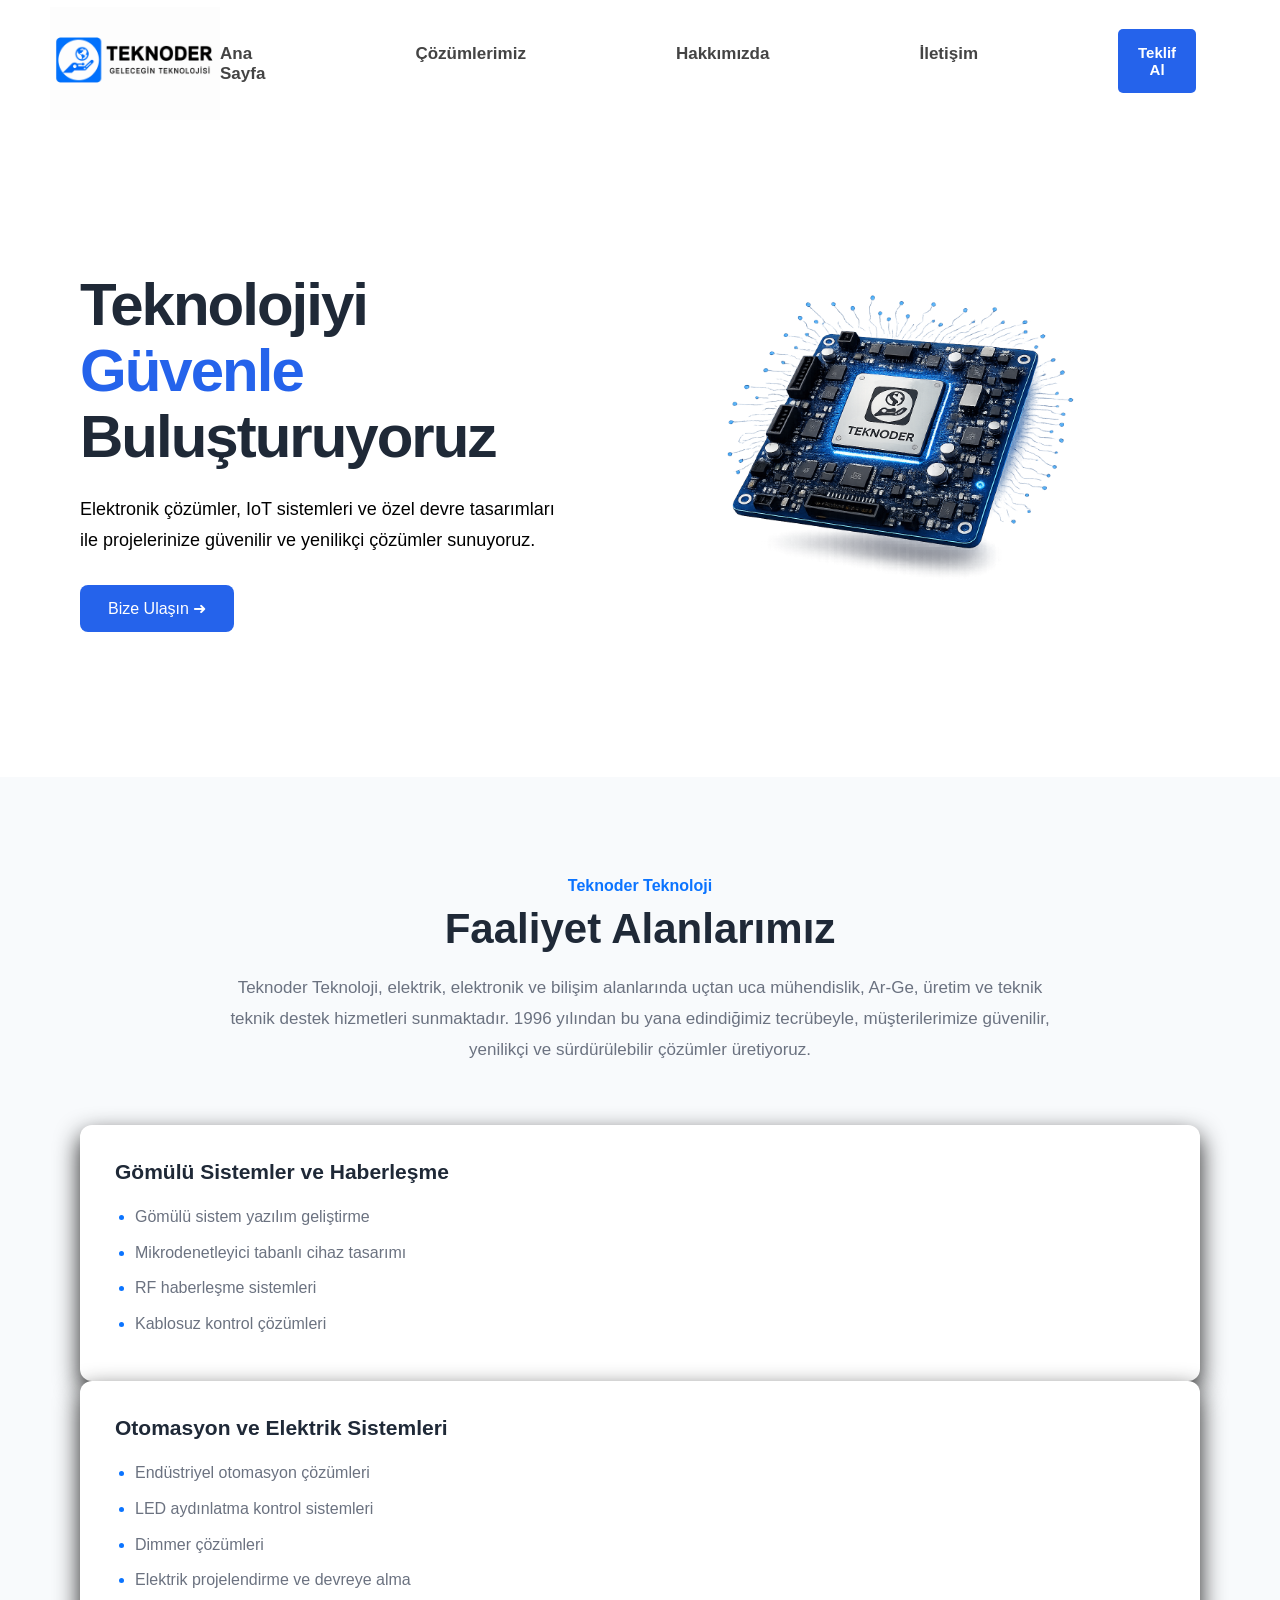
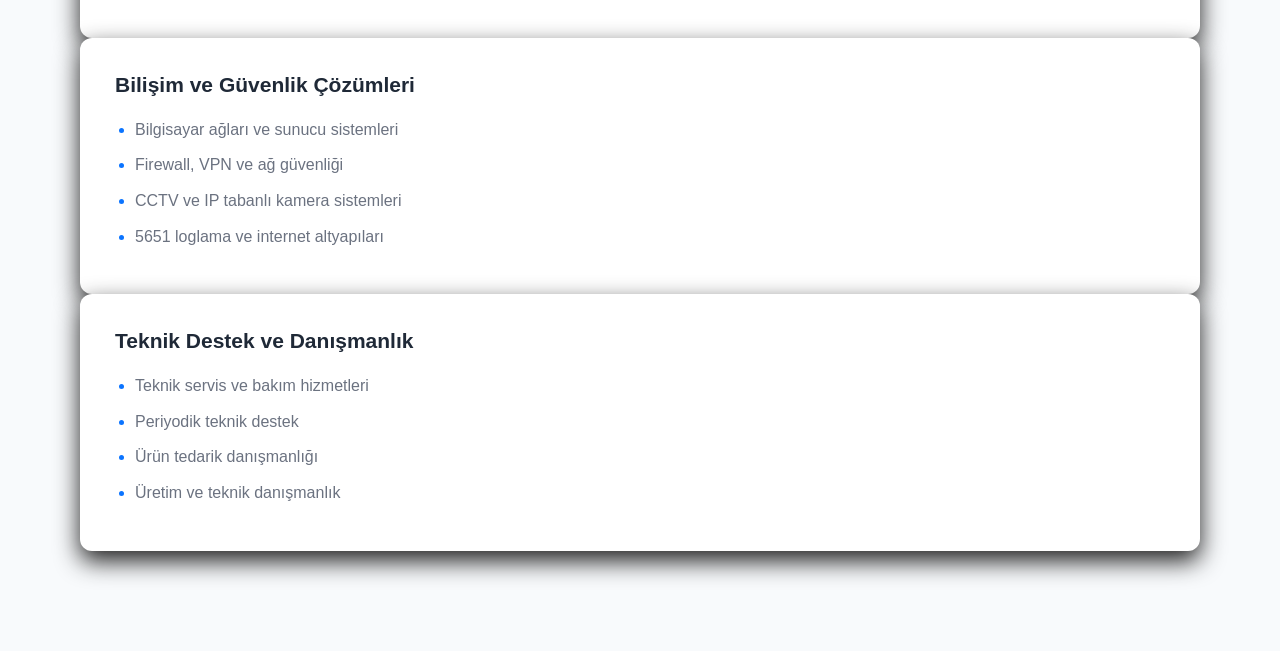
==== index.html @ 514dfa95 "add services section to welcome screen" ====
<!DOCTYPE html>
<html lang="tr">

<head>
  <meta charset="UTF-8">
  <meta name="viewport" content="width=device-width, initial-scale=1.0">

  <title>Teknoder Teknoloji</title>

  <link rel="stylesheet" href="css/style.css">
</head>

<body>

  <header>

    <nav class="navbar">

      <div class="logo">
        <a href="#home">
          <img src="images/logo.png" alt="Teknoder Teknoloji Logo" class="logo-image">
        </a>
      </div>

      <ul class="nav-items">
        <li>
          <a href="#home">Ana Sayfa</a>
        </li>
        <li>
          <a href="#services">Çözümlerimiz</a>
        </li>
        <li>
          <a href="#about">Hakkımızda</a>
        </li>
        <li>
          <a href="#contact">İletişim</a>
        </li> 
        <li>
          <button class="getoffer-button"> Teklif Al </button>
        </li>
      </ul>

    </nav>

  </header>

  <main>

    <!-- Welcoming Bölümü -->
    <section id="home" class="welcome">

      <div class="welcome-content">

        <h1>Teknolojiyi <br>
           <span class="blue-text"> Güvenle </span> <br>
           Buluşturuyoruz</h1>

        <p>
            Elektronik çözümler, IoT sistemleri ve özel devre tasarımları ile
            projelerinize güvenilir ve yenilikçi çözümler sunuyoruz.
        </p>

        <a href="#contact" class="welcome-button">
            Bize Ulaşın ➜
        </a>

    </div>

      <div class="welcome-image">
        <img src="images/welcome-image.png" alt="Elektronik devre kartı görseli">
      </div>

    </section>

    <section class="services">

      <div class="services-title">
        <span>Teknoder Teknoloji</span>
        <h2>Faaliyet Alanlarımız</h2>

        <p>
          Teknoder Teknoloji, elektrik, elektronik ve bilişim alanlarında uçtan uca mühendislik, Ar-Ge, üretim ve teknik
          teknik destek hizmetleri sunmaktadır. 1996 yılından bu yana edindiğimiz tecrübeyle, müşterilerimize güvenilir,
          yenilikçi ve sürdürülebilir çözümler üretiyoruz.
        </p>
      </div>

      <div class="service-card">
        <h3>Gömülü Sistemler ve Haberleşme</h3>

        <ul>
          <li>Gömülü sistem yazılım geliştirme</li>
          <li>Mikrodenetleyici tabanlı cihaz tasarımı</li>
          <li>RF haberleşme sistemleri</li>
          <li>Kablosuz kontrol çözümleri</li>
        </ul>
      </div>

      <div class="service-card">
        <h3>Otomasyon ve Elektrik Sistemleri</h3>
        
        <ul>
          <li>Endüstriyel otomasyon çözümleri</li>
          <li>LED aydınlatma kontrol sistemleri</li>
          <li>Dimmer çözümleri</li>
          <li>Elektrik projelendirme ve devreye alma</li>
        </ul>
      </div>

      <div class="service-card">
        <h3>Bilişim ve Güvenlik Çözümleri</h3>

        <ul>
          <li>Bilgisayar ağları ve sunucu sistemleri</li>
          <li>Firewall, VPN ve ağ güvenliği</li>
          <li>CCTV ve IP tabanlı kamera sistemleri</li>
          <li>5651 loglama ve internet altyapıları</li>
        </ul>
      </div>

      <div class="service-card">
        <h3>Teknik Destek ve Danışmanlık</h3>

        <ul>
          <li>Teknik servis ve bakım hizmetleri</li>
          <li>Periyodik teknik destek</li>
          <li>Ürün tedarik danışmanlığı</li>
          <li>Üretim ve teknik danışmanlık</li>
        </ul>

      </div>

    </section>


    <!-- Çözümler Bölümü -->
    <section id="solutions">

    </section>

    <!-- Hakkımızda Bölümü -->
    <section id="about">

    </section>

    <!-- İletişim Bölümü -->
    <section id="contact">

    </section>

  </main>

  <!-- Footer -->
  <footer>

  </footer>

  <script src="js/main.js"></script>

</body>

</html>
---- css/style.css ----
* {
    margin: 0;
    padding: 0;
    box-sizing: border-box;
}

body {
    font-family: Poppins, sans-serif;
}

.logo-image {
    width: 200px;
    height: auto;
    margin-top: 7px;
    padding-left: 30px;
}

.navbar {
    display: flex;
    justify-content: space-between;
    align-items: center;
    background-color: white;
    padding: 0px 20px;
}

.nav-items {
    display: flex;
    list-style: none;
    gap: 150px;
    margin-right: 100px;
}

.logo a {
    color: #222;
    font-size: 26px;
    font-weight: bold;
}

.nav-items a {
    position: relative;
    color: #444;
    font-size: 17px;
    font-weight: 600;
    text-decoration: none;
    transition: 0.3s;
}

.nav-items a:hover {
    color: #0b74ff;
}

.nav-items a::after {
    content: '';
    position:absolute;
    left: 0;
    bottom: -8px;
    width: 0;
    height: 3px;
    background: #0b74ff;
    border-radius: 10px;
    transition: 0.3s;
}

.nav-items a:hover::after{
    width: 100%;
}

.nav-items a.active::after{
    width: 100%;
}

.welcome {
    display: flex;
    justify-content: space-between;
    align-items: center;
    min-height: 650px;
    padding: 60px 80px;
    gap: 60px;
}

.welcome-content {
    flex: 1;
    max-width: 600px;
}

.welcome-content h1{
    font-size: 60px;
    font-weight: 700;
    line-height: 1.1;
    letter-spacing: -2px;
    color: #1F2937;
    margin-bottom: 24px;
}

.welcome-content p {
    font-size: 18px;
    line-height: 1.7;
    margin-bottom: 30px;
}

.welcome-button {
    display: inline-block;
    padding: 14px 28px;
    background-color: #2563EB;
    color: white;
    text-decoration: none;
    border-radius: 8px;
    transition: 0.3s;
}

.welcome-button:hover {
    background-color: #1D4ED8;
}

.welcome-image {
    flex: 1;
    display: flex;
    justify-content: center;
    padding-right: 100px;
}

.welcome-image img {
    width: 115%;
    max-width: 1100px;
    height: auto;
    display: block;
    transition: transform 0.35s ease;
}

.welcome-image img:hover {
    transform: scale(1.05);
}

.getoffer-button {
    margin: -15px -10px;
    padding: 15px 20px;
    font-size: 15px;
    font-weight: 600;
    background-color: #2563EB;
    color: white;
    border: none;
    border-radius: 5px;
    cursor: pointer;
    transition: background-color 0.3s ease;
}

.getoffer-button:hover {
    cursor: pointer;
    background-color: #1D4ED8;
}

.blue-text {
    color: #2563EB;
}

.services {
    padding: 100px 80px;
    background-color: #f8fafc;
}   

.services-title {
    max-width: 850px;
    margin: 0 auto 60px;
    text-align: center;
}  

.services-title span {
    display: inline-block;
    margin-bottom: 10px;
    color: #0b74ff;
    font-size: 16px;
    font-weight: 600;
}   

.services-title h2 {
    margin-bottom: 20px;
    color: #1F2937;
    font-size: 42px;
}

.services-title p {
    color: #6B7280;
    font-size: 17px;
    line-height: 1.8;
}   

.services-container {
    display: grid;
    grid-template-columns: repeat(3, 1fr);
    gap: 30px;
    max-width: 1200px;
    margin: 0 auto;
}   

.service-card {
    padding: 35px;
    background-color: white;
    border-radius: 12px;
    box-shadow: 0 10px 25px rgba(0, 0, 0, 0.88);
}   

.service-card h3 {
    margin-bottom: 20px;
    color: #1F2937;
    font-size: 21px;
}

.service-card ul {
    padding-left: 20px;
}   

.service-card li {
    margin-bottom: 10px;
    color: #6B7280;
    line-height: 1.6;
}   

.service-card li::marker {
    color: #0b74ff;
}
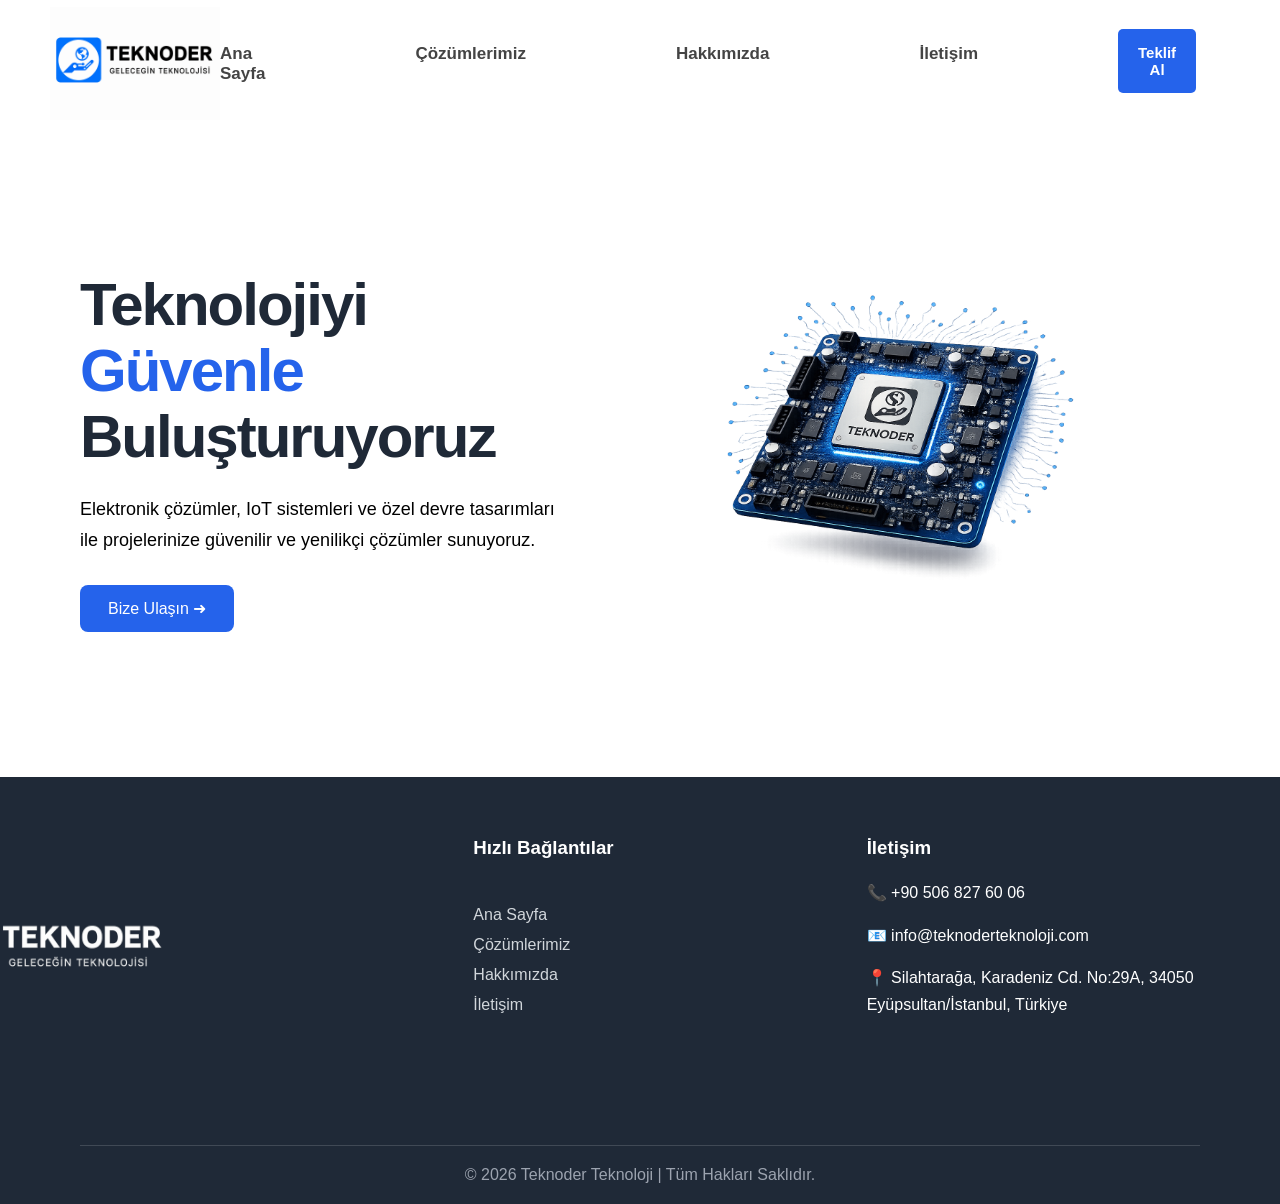
==== commit c232cbff: "add footer and fix problems" ====
--- a/index.html
+++ b/index.html
@@ -27,13 +27,13 @@
           <a href="#home">Ana Sayfa</a>
         </li>
         <li>
-          <a href="#services">Çözümlerimiz</a>
+          <a href="services.html">Çözümlerimiz</a>
         </li>
         <li>
-          <a href="#about">Hakkımızda</a>
+          <a href="about.html">Hakkımızda</a>
         </li>
         <li>
-          <a href="#contact">İletişim</a>
+          <a href="contact.html">İletişim</a>
         </li> 
         <li>
           <button class="getoffer-button"> Teklif Al </button>
@@ -72,86 +72,47 @@
 
     </section>
 
-    <section class="services">
+  </main>
 
-      <div class="services-title">
-        <span>Teknoder Teknoloji</span>
-        <h2>Faaliyet Alanlarımız</h2>
+  <!-- Footer -->
+  <footer class="footer">
 
-        <p>
-          Teknoder Teknoloji, elektrik, elektronik ve bilişim alanlarında uçtan uca mühendislik, Ar-Ge, üretim ve teknik
-          teknik destek hizmetleri sunmaktadır. 1996 yılından bu yana edindiğimiz tecrübeyle, müşterilerimize güvenilir,
-          yenilikçi ve sürdürülebilir çözümler üretiyoruz.
-        </p>
+    <div class="footer-container">
+
+      <div class="footer-about">
+
+        <img src="images/logo_no_bg.png" alt="Teknoder Teknoloji Logo" class="footer-logo">
+
       </div>
 
-      <div class="service-card">
-        <h3>Gömülü Sistemler ve Haberleşme</h3>
+      <div class="footer-links">
+
+        <h3>Hızlı Bağlantılar</h3>
 
         <ul>
-          <li>Gömülü sistem yazılım geliştirme</li>
-          <li>Mikrodenetleyici tabanlı cihaz tasarımı</li>
-          <li>RF haberleşme sistemleri</li>
-          <li>Kablosuz kontrol çözümleri</li>
-        </ul>
-      </div>
-
-      <div class="service-card">
-        <h3>Otomasyon ve Elektrik Sistemleri</h3>
-        
-        <ul>
-          <li>Endüstriyel otomasyon çözümleri</li>
-          <li>LED aydınlatma kontrol sistemleri</li>
-          <li>Dimmer çözümleri</li>
-          <li>Elektrik projelendirme ve devreye alma</li>
-        </ul>
-      </div>
-
-      <div class="service-card">
-        <h3>Bilişim ve Güvenlik Çözümleri</h3>
-
-        <ul>
-          <li>Bilgisayar ağları ve sunucu sistemleri</li>
-          <li>Firewall, VPN ve ağ güvenliği</li>
-          <li>CCTV ve IP tabanlı kamera sistemleri</li>
-          <li>5651 loglama ve internet altyapıları</li>
-        </ul>
-      </div>
-
-      <div class="service-card">
-        <h3>Teknik Destek ve Danışmanlık</h3>
-
-        <ul>
-          <li>Teknik servis ve bakım hizmetleri</li>
-          <li>Periyodik teknik destek</li>
-          <li>Ürün tedarik danışmanlığı</li>
-          <li>Üretim ve teknik danışmanlık</li>
+          <li><a href="index.html">Ana Sayfa</a></li>
+          <li><a href="services.html">Çözümlerimiz</a></li>
+          <li><a href="about.html">Hakkımızda</a></li>
+          <li><a href="contact.html">İletişim</a></li>
         </ul>
 
       </div>
 
-    </section>
+      <div class="footer-contact">
+
+        <h3>İletişim</h3>
+            <p>📞 +90 506 827 60 06</p>
+            <p>📧 info@teknoderteknoloji.com</p>
+            <p>📍 Silahtarağa, Karadeniz Cd. No:29A, 34050 Eyüpsultan/İstanbul, Türkiye</p>
+
+      </div>
 
 
-    <!-- Çözümler Bölümü -->
-    <section id="solutions">
+    </div>
 
-    </section>
-
-    <!-- Hakkımızda Bölümü -->
-    <section id="about">
-
-    </section>
-
-    <!-- İletişim Bölümü -->
-    <section id="contact">
-
-    </section>
-
-  </main>
-
-  <!-- Footer -->
-  <footer>
+    <div class="footer-bottom">
+    © 2026 Teknoder Teknoloji | Tüm Hakları Saklıdır.
+    </div>
 
   </footer>
 
--- a/css/style.css
+++ b/css/style.css
@@ -193,10 +193,10 @@
 }   
 
 .service-card {
-    padding: 35px;
+    padding: 40px 30px;
     background-color: white;
     border-radius: 12px;
-    box-shadow: 0 10px 25px rgba(0, 0, 0, 0.88);
+    box-shadow: 0 8px 25px rgba(0, 0, 0, 0.88);
 }   
 
 .service-card h3 {
@@ -216,5 +216,516 @@
 }   
 
 .service-card li::marker {
-    color: #0b74ff;
-}   +    color: #4483d4;
+}   
+
+.services-header {
+    padding: 100px 80px;
+    text-align: center;     
+}   
+
+.services-header h1 {
+    font-size: 48px;
+    color: #2566f3;
+}
+
+.services-header p {
+    margin-top: 50px;
+    color: #6B7280;
+    line-height: 1.8;
+}
+
+.services-container{
+    display:grid;
+    grid-template-columns:repeat(4,1fr);
+    gap: 30px;
+    max-width: 1400px;
+}
+
+.service-card{
+    background:#fff;
+    padding: 35px 30px;
+    border-radius:12px;
+    box-shadow: 0 15px 30px rgba(0, 0, 0, 0.12);
+    transition: 0.35s ease;
+}
+
+.service-card:hover{
+    box-shadow:0 8px 20px rgb(194, 236, 255);
+    transform:translateY(-8px) scale(1.02);
+}
+
+.service-card h3{
+    margin-bottom:15px;
+    color:#1F2937;
+    font-size: 22px;
+    min-height: 60px;
+}
+
+.service-card p{
+    line-height:1.7;
+    color:#6B7280;
+}
+
+.why-us {
+    padding: 100px 80px;
+    background-color: #f8fafc; 
+}   
+
+.why-title {    
+    text-align: center;
+    margin-bottom: 60px;
+}   
+
+.why-title h2 {
+    font-size: 42px;
+    color: #2566f3;
+    margin-bottom: 20px;
+}   
+
+.why-title p {
+    max-width: 700px;
+    margin: 0 auto;
+    color: #6B7280;
+    font-size: 17px; 
+    line-height: 1.8;
+}   
+
+.why-container {
+    display: grid;
+    grid-template-columns: repeat(5, 1fr);
+    gap: 25px;
+    max-width: 1400px;
+    margin: 0 auto;
+}   
+
+.why-card {
+    background: white;
+    padding: 35px 25px;
+    border-radius: 15px;
+    text-align: center;
+    box-shadow: 0 15px 30px rgba(0, 0, 0, 0.12);
+    transition: 0.3s;
+    cursor: pointer;
+}   
+
+.why-card:hover {
+    transform: translateY(-8px);
+    box-shadow:0 8px 20px rgb(194, 236, 255);
+}   
+
+.why-card h3 {
+    font-size: 21px;
+    color: #1F2937;
+    line-height: 1.5;
+}
+
+.about-header {
+    padding: 100px 80px;
+    text-align: center;
+}   
+
+.about-header h1 {
+    font-size: 48px;
+    color: #2566f3;
+    margin-bottom: 20px;
+}   
+
+.about-header p {
+    max-width: 800px;
+    margin: auto;
+    color: #6B7280;
+    line-height: 1.8;
+}
+
+.about-page {
+    padding: 80px;
+    background-color: #f8fafc;
+}
+
+.about-landing {
+    display: flex;
+    align-items: center;
+    gap: 70px;
+    max-width: 1250px;
+    margin: 0 auto;
+    padding: 55px;
+    background-color: white;
+    border-radius: 24px;
+    box-shadow: 0 15px 40px rgba(0, 0, 0, 0.08);
+}
+
+.about-image {
+    flex: 1;
+}
+
+.about-image img {
+    width: 100%;
+    height: 480px;
+    object-fit: cover;
+    border-radius: 18px;
+}
+
+.about-content {
+    flex: 1.2;
+}
+
+.about-label {
+    display: inline-block;
+    margin-bottom: 15px;
+    padding: 8px 16px;
+    color: #2563eb;
+    background-color: #eff6ff;
+    border-radius: 20px;
+    font-weight: 600;
+}
+
+.about-content h1 {
+    margin-bottom: 25px;
+    color: #1f2937;
+    font-size: 46px;
+    line-height: 1.2;
+}
+
+.about-content h1 span {
+    color: #2563eb;
+}
+
+.about-content p {
+    margin-bottom: 18px;
+    color: #6b7280;
+    line-height: 1.8;
+}
+
+.about-stats {
+    display: flex;
+    justify-content: space-between;
+    align-items: flex-start;
+    gap: 30px;
+}
+
+.stat-item {
+    flex: 1;
+    display: flex;
+    align-items: baseline;
+    justify-content: center;
+    gap: 5px;
+}
+
+.stat-item1 {
+    display: flex;
+    flex-direction: column;
+}
+
+.stat-item strong {
+    margin-top: 8px;
+    align-self: center;
+    color: #2563eb;
+    font-size: 25px;
+}
+
+.stat-item1 strong {
+    align-self: center;
+    color: #2563eb;
+    font-size: 25px;
+}
+
+.stat-item span {
+    margin-top: 15px;
+    color: #6b7280;
+    font-size: 14px;
+}
+
+.stat-item1 span {
+    margin-top: 8px;
+    color: #6b7280;
+    font-size: 14px;
+}
+
+.mission-vision {
+    display: flex;
+    gap: 40px;
+    max-width: 1200px;
+    margin: 80px auto;
+}   
+
+.mission-card,
+.vision-card {
+    flex: 1;
+    background: #fff;
+    padding: 35px;
+    border-radius: 15px;
+    box-shadow: 0 8px 20px rgba(0, 0, 0, 0.08);
+}   
+
+.mission-card:hover,
+.vision-card:hover {
+    transform: #2563eb;
+}   
+
+.mission-card h2,
+.vision-card h2 {
+    color: #2563eb;
+    margin-bottom: 20px;
+}   
+
+.contact-header{
+    padding: 100px 80px;
+    text-align: center;
+}
+
+.contact-header h1{
+    font-size: 48px;
+    color: #2563eb;
+}
+
+.contact-header p{
+    color: #6B7280;
+    margin-top: 20px;
+}
+
+.contact-header i{
+    color:#2563eb;
+    font-size:64px;
+    transition:.3s;
+}
+
+.contact-header i:hover{
+    transform:translateY(-5px);
+}
+
+.contact-page{
+
+    padding: 80px;
+    background: #f8fafc;
+}
+
+.contact-section{
+    max-width: 1200px;
+    margin: 0 auto;
+    background: #fff;
+    border-radius: 24px;
+    box-shadow: 0 15px 40px rgba(0,0,0,.08);
+    display: flex;
+    align-items: center;
+    justify-content: space-between;
+    gap: 60px;
+    padding: 55px;
+}
+
+.contact-image{
+    flex: 1;
+    display: flex;
+    justify-content: center;
+}
+
+.contact-image img{
+    width: 100%;
+    max-width: 430px;
+    transition: .35s ease;
+}
+
+.contact-image img:hover{
+    transform: scale(1.03);
+}
+
+.contact-form-section{
+    flex: 1;
+}
+
+.contact-form-section h2{
+    font-size: 40px;
+    color: #2563eb;
+    margin-bottom: 15px;
+}
+
+.contact-form-section p{
+    color: #6b7280;
+    line-height: 1.8;
+    margin-bottom: 30px;
+}
+
+.contact-form{
+    display: flex;
+    flex-direction: column;
+    gap: 18px;
+}
+
+.name-row{
+    display: flex;
+    gap: 18px;
+}
+
+.name-row input{
+    flex: 1;
+}
+
+.contact-form input,
+.contact-form textarea{
+    width: 100%;
+    padding: 16px;
+    border: 1px solid #d1d5db;
+    border-radius: 10px;
+    font-size: 15px;
+    font-family: Poppins, sans-serif;
+    outline: none;
+    transition: .3s ease;
+}
+
+.contact-form input:focus,
+.contact-form textarea:focus{
+    border-color: #2566f3;
+    box-shadow: 0 0 10px rgba(37,102,243,.15);
+}
+
+.contact-form textarea{
+    resize: none;
+    height: 160px;
+}
+
+.contact-form button{
+    width: 165px;
+    padding: 15px;
+    background: #2566f3;
+    color: white;
+    border: none;
+    border-radius: 10px;
+    font-size: 16px;
+    font-weight: 600;
+    cursor: pointer;
+    transition: .3s ease;
+}
+
+.contact-form button:hover{
+    background: #1d4ed8;
+    transform: translateY(-3px);
+}
+
+.contact-bottom {
+    display: flex;
+    gap: 30px;
+    max-width: 1200px;
+    margin: 70px auto;
+}   
+
+.contact-details {
+    flex: 1;
+    background: #fff;
+    padding: 35px;
+    border-radius: 20px;
+    box-shadow: 0 15px 40px rgba(0, 0, 0, 0.08);
+}       
+
+.contact-details h2{
+    font-size: 36px;
+    color: #2563eb;
+    text-align: center;
+    margin-bottom: 40px;
+}   
+
+.detail-item {
+    display: flex;
+    align-items: center;
+    gap: 20px;
+    padding: 20px 0;
+    border-bottom: 1px solid #e5e7eb;
+}   
+
+.detail-item:last-child {
+    border-bottom: none;
+}   
+
+.detail-item span {
+    font-size: 28px;
+    width: 45px;
+    text-align: center;
+}   
+
+.detail-item p {
+    font-size: 17px;
+    color: #4b5563;
+}   
+
+.map-box iframe {
+    width: 100%;
+    height: 100%;
+    border: none;
+    border-radius: 15px;
+}  
+
+.map-box {
+    flex: 2;
+    box-shadow: 0 15px 40px rgba(0, 0, 0, 0.08);
+}
+
+.footer {
+    background-color: #1f2937;
+    color: white;
+    padding: 60px 80px 20px;
+}   
+
+.footer h3{
+    margin-bottom: 20px;
+    color:#fff;
+}
+
+.footer-container {
+    max-width: 1200px;
+    margin: 0 auto;
+    display: flex;
+    justify-content: space-between;
+    gap: 60px;
+}   
+
+.footer-about,
+.footer-links,
+.footer-contact {
+    flex: 1;
+}   
+
+.footer-links {
+    display: flex;
+    flex-direction: column;
+    gap: 12px;
+}   
+
+.footer-links a {
+    color: #d1d6db;
+    text-decoration: none;
+    transition: 0.3s;
+}   
+
+.footer-links ul{
+    list-style: none;
+    padding: 0;
+    margin-top: 15px;
+}
+
+.footer-links li{
+    margin-bottom: 12px;
+}
+
+.footer-links a:hover {
+    color: #608ae6;
+}   
+
+.footer-bottom {
+    text-align: center;
+    margin-top: 50px;
+    padding-top: 20px;
+    border-top: 1px solid rgba(255, 255, 255, 0.15);
+    color: #9ca3af;
+}   
+
+.footer-logo{
+    width: 350px;
+    height: auto;
+    margin-bottom: 20px;
+    margin-left: -200px;
+}
+
+.footer-contact p{
+    margin-bottom: 15px;
+    line-height: 1.7;
+    word-break: break-word;
+}
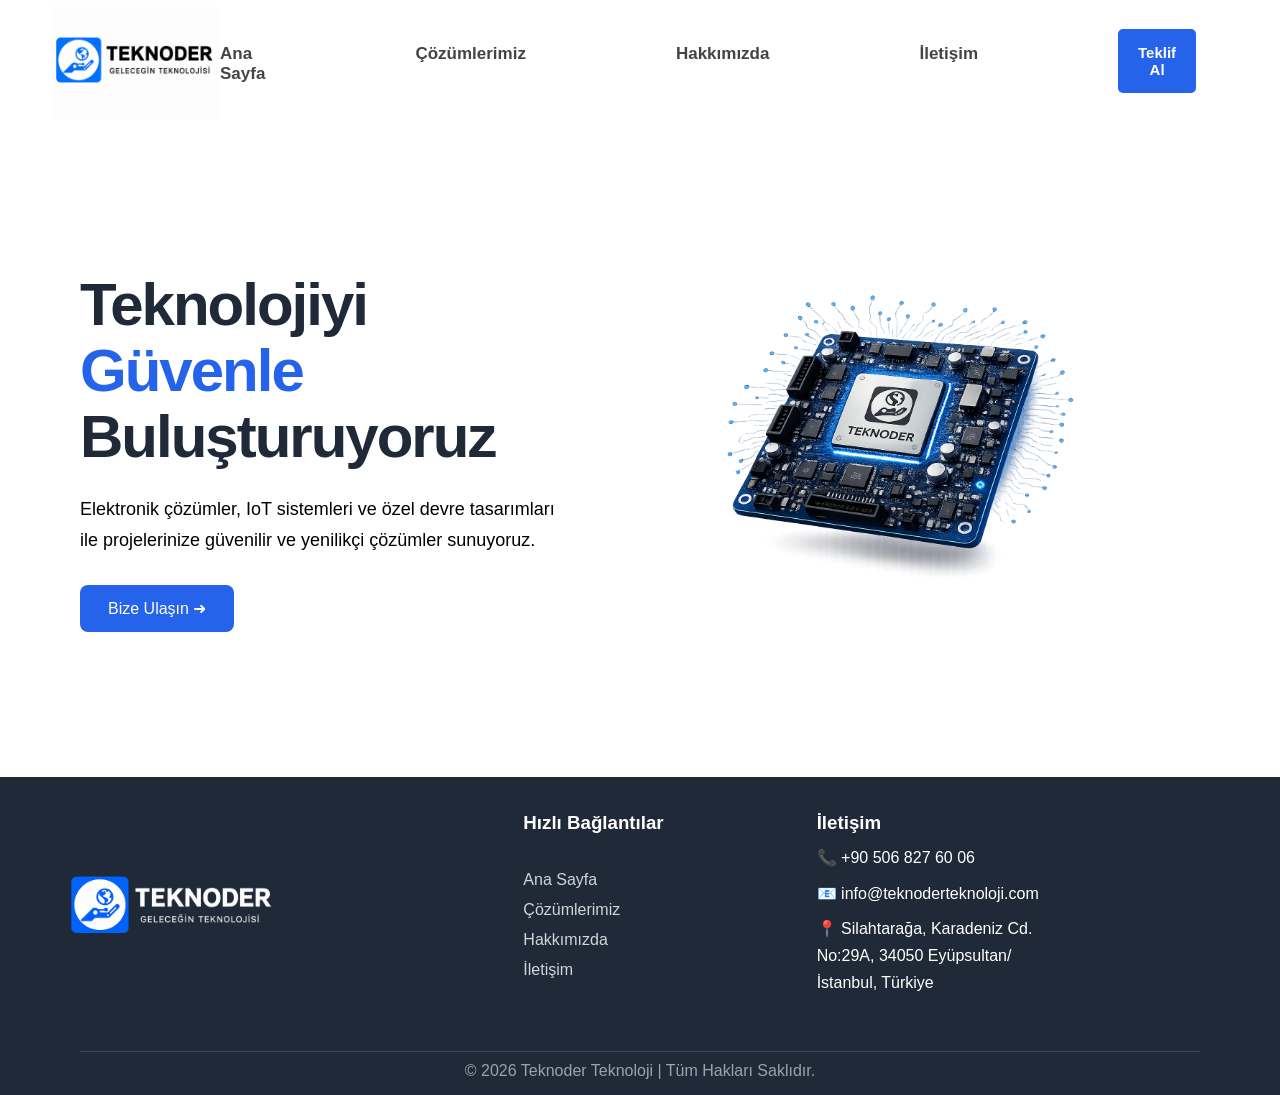
==== commit 24148548: "add favicon and update footer" ====
--- a/index.html
+++ b/index.html
@@ -7,7 +7,10 @@
 
   <title>Teknoder Teknoloji</title>
 
+  <link rel="icon" href="images/favicon.png">
+  
   <link rel="stylesheet" href="css/style.css">
+
 </head>
 
 <body>
--- a/css/style.css
+++ b/css/style.css
@@ -661,17 +661,17 @@
 .footer {
     background-color: #1f2937;
     color: white;
-    padding: 60px 80px 20px;
+    padding: 35px 80px 15px;
 }   
 
 .footer h3{
-    margin-bottom: 20px;
+    margin-bottom: 10px;
     color:#fff;
 }
 
 .footer-container {
     max-width: 1200px;
-    margin: 0 auto;
+    margin: 0 150px;
     display: flex;
     justify-content: space-between;
     gap: 60px;
@@ -711,21 +711,21 @@
 
 .footer-bottom {
     text-align: center;
-    margin-top: 50px;
-    padding-top: 20px;
+    margin-top: 25px;
+    padding-top: 10px;
     border-top: 1px solid rgba(255, 255, 255, 0.15);
     color: #9ca3af;
 }   
 
 .footer-logo{
-    width: 350px;
+    width: 300px;
     height: auto;
-    margin-bottom: 20px;
+    margin-bottom: 10px;
     margin-left: -200px;
 }
 
 .footer-contact p{
-    margin-bottom: 15px;
+    margin-bottom: 8px;
     line-height: 1.7;
     word-break: break-word;
 }
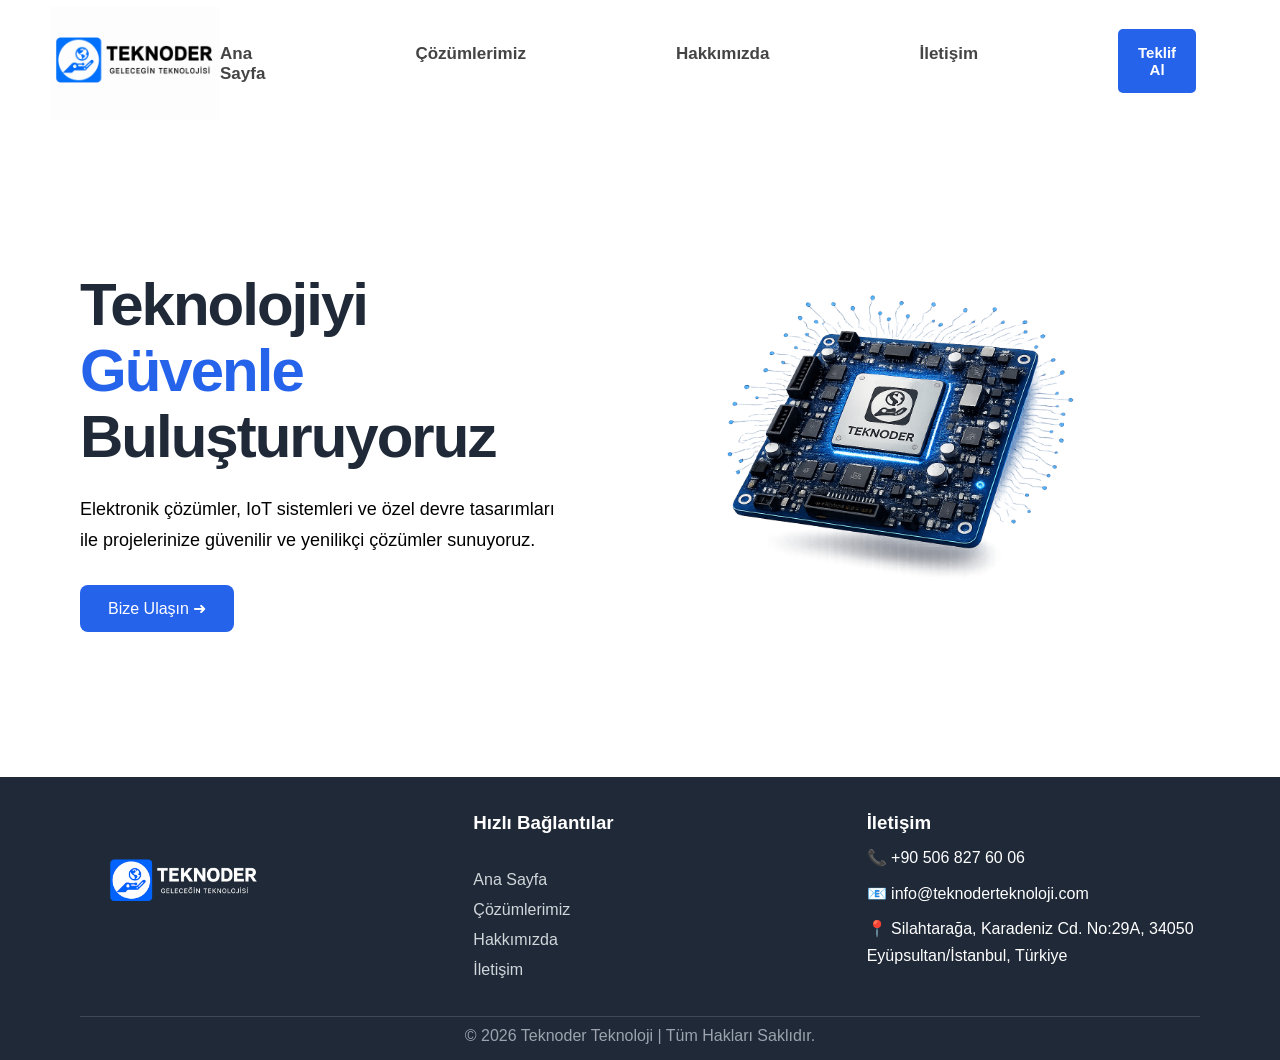
==== commit 6f97f4a2: "add javascript entry" ====
--- a/index.html
+++ b/index.html
@@ -119,7 +119,7 @@
 
   </footer>
 
-  <script src="js/main.js"></script>
+  <script src="js/script.js"></script>
 
 </body>
 
--- a/css/style.css
+++ b/css/style.css
@@ -186,18 +186,11 @@
 
 .services-container {
     display: grid;
-    grid-template-columns: repeat(3, 1fr);
+    grid-template-columns:repeat(4,1fr);
     gap: 30px;
     max-width: 1200px;
     margin: 0 auto;
-}   
-
-.service-card {
-    padding: 40px 30px;
-    background-color: white;
-    border-radius: 12px;
-    box-shadow: 0 8px 25px rgba(0, 0, 0, 0.88);
-}   
+}    
 
 .service-card h3 {
     margin-bottom: 20px;
@@ -233,13 +226,6 @@
     margin-top: 50px;
     color: #6B7280;
     line-height: 1.8;
-}
-
-.services-container{
-    display:grid;
-    grid-template-columns:repeat(4,1fr);
-    gap: 30px;
-    max-width: 1400px;
 }
 
 .service-card{
@@ -671,9 +657,10 @@
 
 .footer-container {
     max-width: 1200px;
-    margin: 0 150px;
+    margin: 0 auto;
     display: flex;
     justify-content: space-between;
+    align-items: flex-start;
     gap: 60px;
 }   
 
@@ -718,14 +705,367 @@
 }   
 
 .footer-logo{
-    width: 300px;
+    width: 220px;
     height: auto;
     margin-bottom: 10px;
-    margin-left: -200px;
 }
 
 .footer-contact p{
     margin-bottom: 8px;
     line-height: 1.7;
     word-break: break-word;
-}+}
+
+@media (max-width: 1024px) {
+
+    .navbar {
+        padding: 15px 30px;
+    }  
+
+    .nav-items {
+        gap: 40px;
+        margin-right: 0;
+    }   
+
+    .welcome {
+        padding: 50px 40px;
+        gap:30px;
+    }   
+
+    .welcome-content h1 {
+        font-size: 48px;
+    }   
+
+    .welcome-image img {
+        max-width: 450px;
+        width: 100%;
+    }   
+
+    .services-container {
+        grid-template-columns: repeat(2, 1fr);
+    }   
+
+    .service-card {
+        padding: 25px;
+    }   
+
+    .about-content {
+        font-size: 40px;
+    }   
+
+    .why-container {
+        grid-template-columns: repeat(2, 1fr);
+        gap: 20px;
+    }   
+
+    .about-page {
+        padding: 60px 40px;
+    }   
+
+    .about-landing {
+        gap: 40px;
+        padding: 50px 40px;
+    }   
+
+    .about-image img {
+        max-width: 400px;
+    }   
+
+    .about-content h1 {
+        font-size: 38px;
+    }   
+
+    .about-content p {
+        font-size: 15px;
+    }   
+
+    .mission-vision {
+        gap: 25px;
+        margin: 60px auto;
+    }   
+    
+    .contact-page {
+        padding: 60px 40px;
+    }   
+
+    .contact-section {
+        gap: 40px;
+        padding: 40px;
+    }   
+
+    .contact-image img {
+        width: 100%;
+        max-width: 350px;
+    }   
+
+    .contact-form-section h2 {
+        font-size: 36px;
+    }   
+
+    .contact-bottom {
+        gap: 30px;
+        padding: 0 40px 60px;
+    }   
+
+    .map-box iframe {
+        height: 350px;
+    }   
+
+    .footer {
+        padding: 40px 40px 15px;
+    }   
+
+    .footer-container {
+        gap: 35px;
+    }   
+
+    .footer-logo {
+        width: 130px;
+    }   
+
+    .footer-contact p,
+    .footer-links a {
+        font-size: 14px;
+    }   
+
+}       
+
+@media (max-width: 768px) {
+
+    .navbar {
+        flex-direction: column;
+        gap: 10px;
+        padding: 15px 20px;
+    }   
+
+    .logo-image {
+        width: 150px;
+        padding-left: 0;
+    }   
+
+    .nav-items {
+        flex-wrap: wrap;
+        justify-content: center;
+        gap: 30px;
+        margin-right: 0;
+    }   
+
+    .nav-items a {
+        font-size: 14px;
+    }   
+
+    .welcome {
+        flex-direction: column;
+        text-align: center;
+        min-height: auto;
+        padding: 50px 25px;
+    }   
+
+    .welcome-content h1 {
+        font-size: 34px;
+        line-height: 1.2;
+        letter-spacing: -1px;
+    }   
+
+    .welcome-content p {
+        font-size: 16px;
+        line-height: 1.6;
+        margin-left: auto;
+        margin-right: auto;
+    }   
+
+    .welcome-image img {
+        width: 100%;
+        max-width: 380px;
+    }   
+
+    .services-container {
+        grid-template-columns: 1fr;
+    }   
+
+    .service-card {
+        padding: 20px;
+    }
+
+    .about-hero {
+        flex-direction: column;
+        text-align: center;
+    }   
+
+    .about-stats {
+        flex-direction: column;
+    }   
+
+    .why-container {
+        grid-template-columns: 1fr;
+    }   
+
+    .why-title h2 {
+        font-size: 32px;
+    }   
+
+    .why-card {
+        padding: 25px 20px;
+    }   
+
+    .about-page {
+        padding: 40px 20px;
+    }   
+
+    .about-landing {
+        flex-direction: column;
+        padding: 30px 20px;
+        gap: 35px;
+        text-align: center;
+    }
+
+    .about-image {
+        width: 100%;
+    }   
+    
+    .about-image img {
+        width: 100%;
+        max-width: 320px;
+        height: auto;
+    }   
+
+    .about-content {
+        width: 100%;
+    }   
+
+    .about-content h1 {
+        font-size: 32px;
+        line-height: 1.25;
+    }
+
+    .about-content h1 span {
+        display: block;
+        margin-top: 5px;
+    }   
+
+    .about-content p {
+        font-size: 15px;
+        line-height: 1.7;
+    }
+
+    .about-stats {
+        flex-direction: column;
+        align-items: center;
+        gap: 18px;
+        margin-top: 30px;
+    }
+
+    .stat-item,
+    .stat-item1 {
+        width: 100%;
+        text-align: center;
+    }   
+
+    .mission-vision {
+        flex-direction: column;
+        gap: 25px;
+        margin: 50px auto;
+    }   
+
+    .mission-card,
+    .vision-card {
+        width: 100%;
+        padding: 25px;
+    }   
+
+    .contact-page {
+        padding: 40px 20px;
+    }   
+
+    .contact-section {
+        flex-direction: column;
+        padding: 30px 20px;
+        gap: 30px;
+    }   
+
+    .contact-image {
+        text-align: center;
+    }   
+
+    .contact-image img {
+        width: 100%;
+        max-width: 260px;
+    }   
+
+    .contact-form-section {
+        width: 100%;
+        text-align: center;
+    }   
+
+    .contact-bottom {
+        flex-direction: column;
+        padding: 40px 20px;
+        gap: 30px;
+    }   
+
+    .map-box {
+        width: 100%;
+    }   
+
+    .map-box iframe {
+        width: 100%;
+        height: 300px;
+    }
+
+    .contact-details {
+        width: 100%;
+    }   
+
+    .detail-item {
+        align-items: flex-start;
+    }   
+
+    .contact-header h1 {
+        font-size: 36px;
+    }   
+
+    .footer {
+        padding: 35px 20px 15px;
+    }     
+
+    .footer-about,
+    .footer-links,
+    .footer-contact {
+        width: 100%;
+    }    
+
+    .footer-links ul {
+        list-style: none;
+        padding: 0;
+        margin-top: 10px;
+    }   
+
+    .footer-logo {
+        width: 150px;
+    }   
+
+    .footer-contact p {
+        margin-bottom: 10px;
+        line-height: 1.7;
+        word-break: normal;
+        overflow-wrap: break-word;
+    }   
+
+    .footer-bottom {
+        margin-top: 30px;
+        font-size: 13px;
+    }   
+
+    .footer-container {
+        flex-direction: column;
+        align-items: flex-start;
+        text-align: left;
+        gap: 30px;
+    }   
+
+    .footer-bottom {
+        margin-top: 20px;
+    }
+
+}   
+
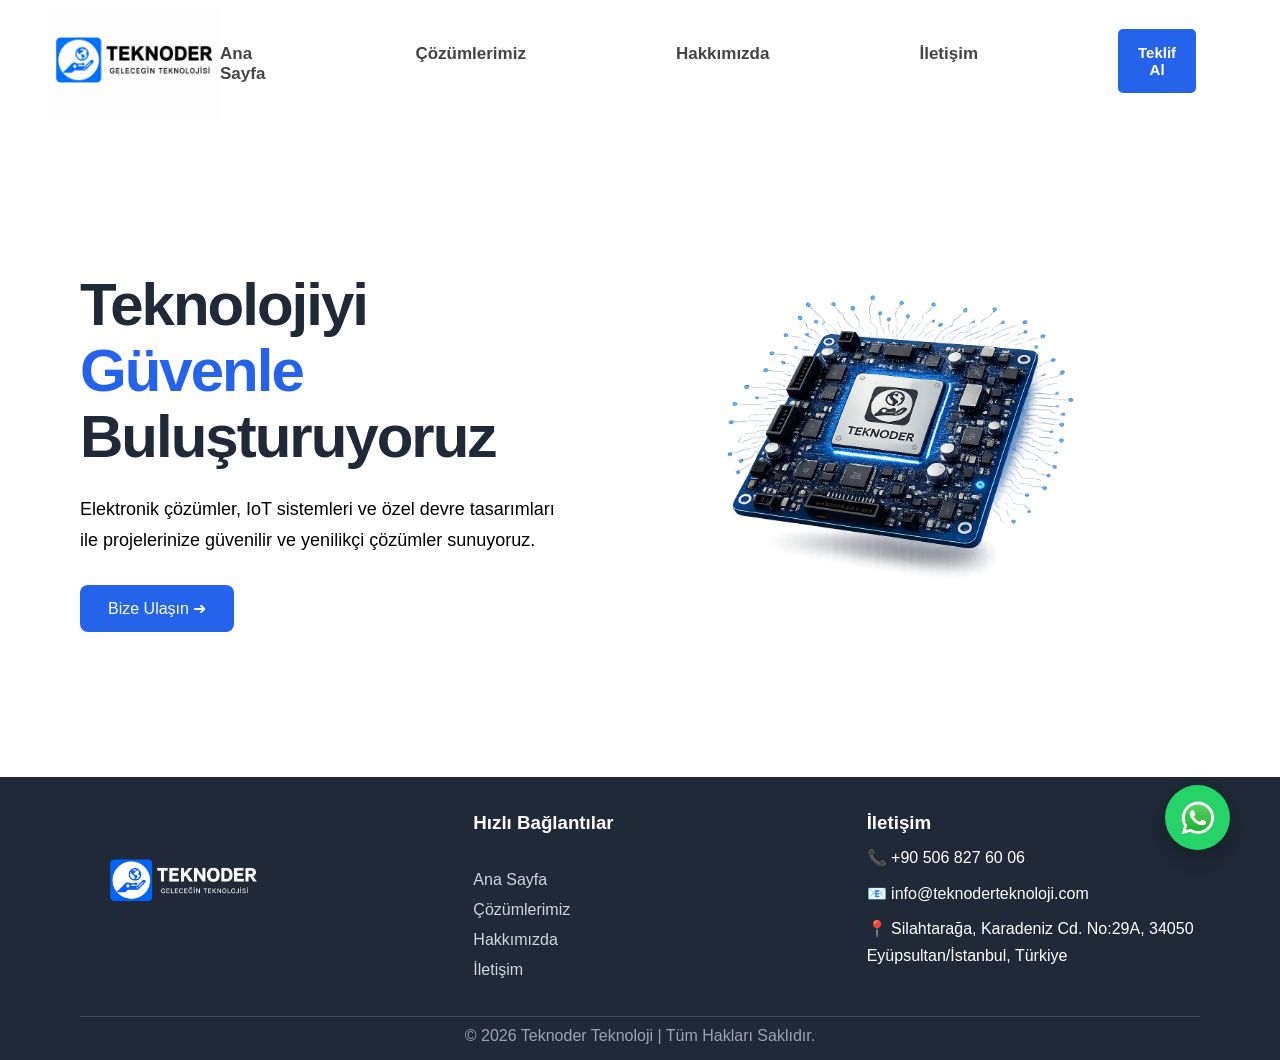
==== commit cca8c4f2: "add whatsapp icon" ====
--- a/index.html
+++ b/index.html
@@ -24,6 +24,10 @@
           <img src="images/logo.png" alt="Teknoder Teknoloji Logo" class="logo-image">
         </a>
       </div>
+
+      <button class="menu-toggle" aria-label="Menüyü Aç">
+        ☰
+      </button>
 
       <ul class="nav-items">
         <li>
@@ -119,6 +123,14 @@
 
   </footer>
 
+  <a href="https://wa.me/905068276006?text=Merhaba,%20web%20siteniz%20üzerinden%20size%20ulaşıyorum."
+   class="whatsapp-button"
+   target="_blank">
+
+    <img src="images/whatsapp.png" alt="WhatsApp">
+
+</a>
+
   <script src="js/script.js"></script>
 
 </body>
--- a/css/style.css
+++ b/css/style.css
@@ -716,6 +716,51 @@
     word-break: break-word;
 }
 
+.menu-toggle {
+    display: none;
+    background: none;
+    border: none;
+    font-size: 32px;
+    cursor: pointer;
+    color: #2563EB;
+    transition: 0.35s ease;
+}   
+
+.menu-toggle.open {
+    transform: rotate(90deg);
+}   
+
+.whatsapp-button {
+    position: fixed;
+    right: 50px;
+    bottom: 50px;
+    width: 65px;
+    height: 65px;
+    background: #25D366;
+    border-radius: 50%;
+    display: flex;
+    justify-content: center;
+    align-items: center;
+    box-shadow: 0 10px 25px rgba(0 ,0 ,0 , 0.25);
+    transition: 0.3s ease;
+    z-index: 999;
+    animation: whatsappBounce 2s infinite;
+}
+
+.whatsapp-button img {
+    width: 38px;
+    height: 38px;
+    transition: transform 0.3s ease;
+}
+
+.whatsapp-button:hover img{
+    transform: scale(1.15);
+}
+
+.whatsapp-button:hover{
+    box-shadow: 0 12px 30px rgba(37,211,102,.45);
+}
+
 @media (max-width: 1024px) {
 
     .navbar {
@@ -833,8 +878,10 @@
 @media (max-width: 768px) {
 
     .navbar {
-        flex-direction: column;
-        gap: 10px;
+        position: relative;
+        flex-direction: row;
+        justify-content: space-between;
+        align-items: center;
         padding: 15px 20px;
     }   
 
@@ -843,11 +890,28 @@
         padding-left: 0;
     }   
 
+    .menu-toggle {
+        display: block;
+    }   
+
     .nav-items {
-        flex-wrap: wrap;
-        justify-content: center;
-        gap: 30px;
+        display: none;
+        position: absolute;
+        top: 100%;
+        left: 0;
+        width: 100%;
+        background: white;
+        flex-direction: column;
+        align-items: center;
+        gap: 25px;
+        padding: 25px 0;
         margin-right: 0;
+        box-shadow: 0 10px 20px rgba( 0, 0, 0, 0.08);
+        z-index: 1000;
+    }   
+
+    .nav-items.active {
+        display: flex;
     }   
 
     .nav-items a {
@@ -1067,5 +1131,33 @@
         margin-top: 20px;
     }
 
-}   
-
+    .whatsapp-button{
+        width: 58px;
+        height: 58px;
+        right: 20px;
+        bottom: 20px;
+    }
+
+    .whatsapp-button img{
+        width: 34px;
+        height: 34px;
+    }
+
+}   
+
+@keyframes whatsappBounce {
+
+    0%{
+        transform: translateY(0);
+    }
+
+    50%{
+        transform: translateY(-8px);
+    }
+
+    100%{
+        transform: translateY(0);
+    }
+
+}
+
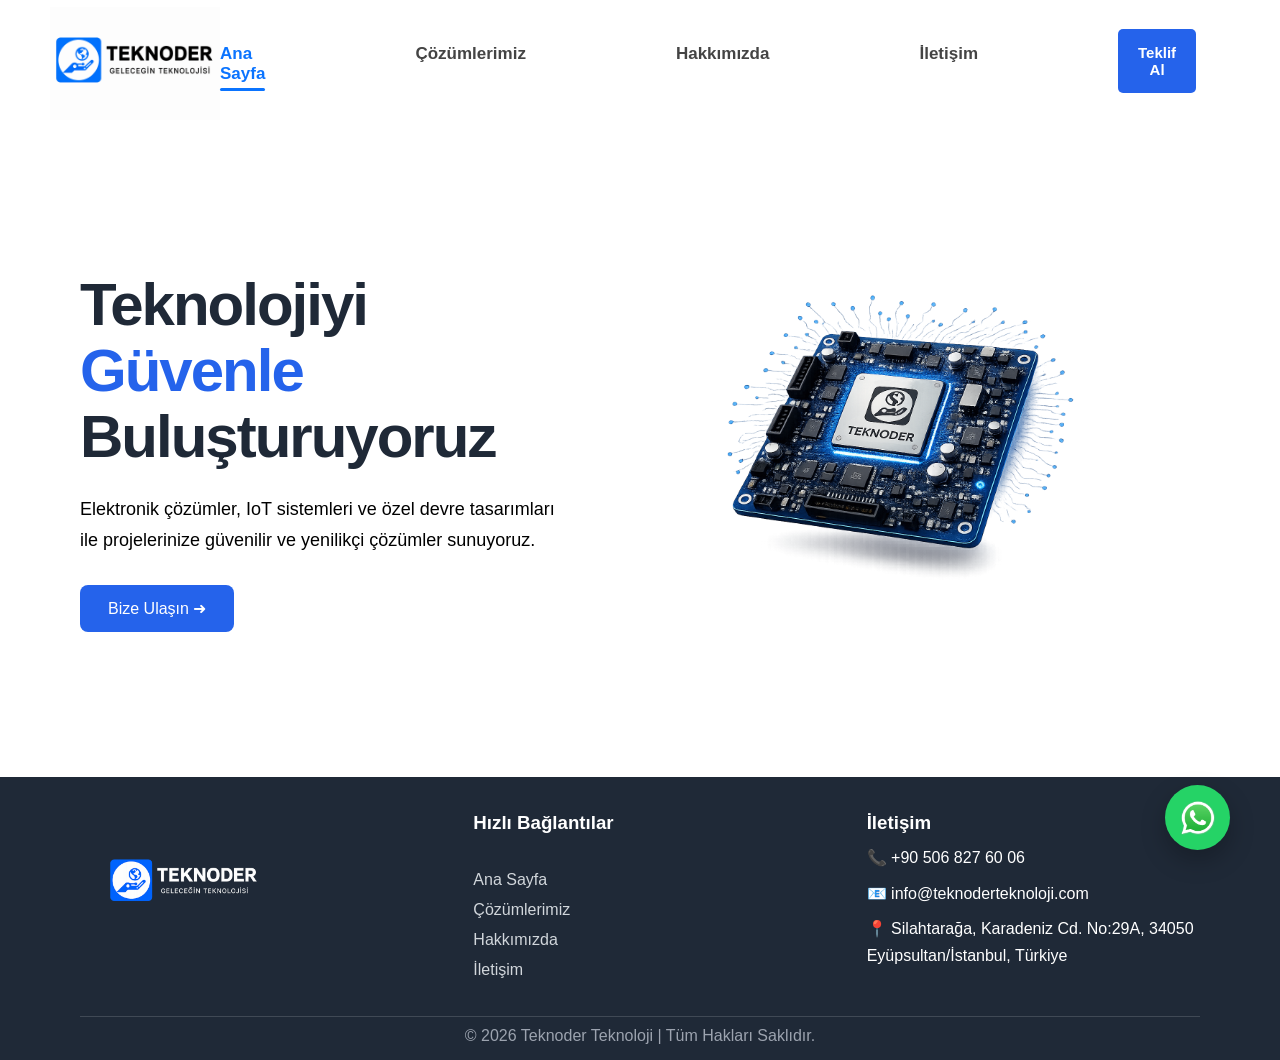
==== commit 19283fb1: "improve mobile and web designs" ====
--- a/index.html
+++ b/index.html
@@ -20,7 +20,7 @@
     <nav class="navbar">
 
       <div class="logo">
-        <a href="#home">
+        <a href="index.html">
           <img src="images/logo.png" alt="Teknoder Teknoloji Logo" class="logo-image">
         </a>
       </div>
@@ -31,7 +31,7 @@
 
       <ul class="nav-items">
         <li>
-          <a href="#home">Ana Sayfa</a>
+          <a href="index.html" class="active">Ana Sayfa</a>
         </li>
         <li>
           <a href="services.html">Çözümlerimiz</a>
@@ -129,7 +129,7 @@
 
     <img src="images/whatsapp.png" alt="WhatsApp">
 
-</a>
+  </a>
 
   <script src="js/script.js"></script>
 
--- a/css/style.css
+++ b/css/style.css
@@ -903,7 +903,7 @@
         background: white;
         flex-direction: column;
         align-items: center;
-        gap: 25px;
+        gap: 35px;
         padding: 25px 0;
         margin-right: 0;
         box-shadow: 0 10px 20px rgba( 0, 0, 0, 0.08);
@@ -1161,3 +1161,10 @@
 
 }
 
+.nav-items a.active {
+    color: #0b74ff;
+}   
+
+.nav-items a.active::after {
+    width: 100%;
+}   
